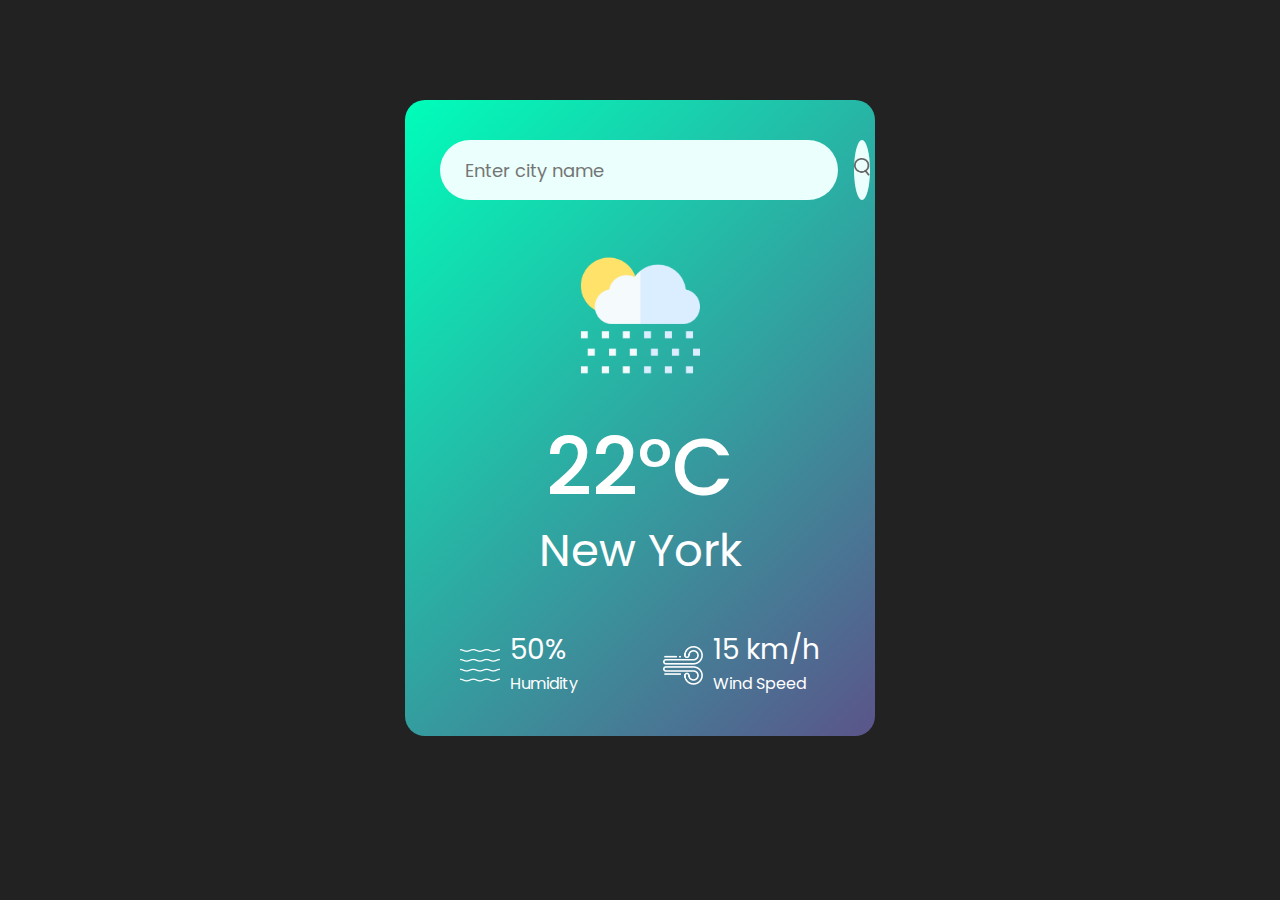
==== index.html @ aa21c8d7 "Ui completed of main page" ====
<!DOCTYPE html>
<html lang="en">
<head>
    <meta charset="UTF-8">
    <meta name="viewport" content="width=device-width, initial-scale=1.0">
   <link rel="stylesheet" href="style.css">
    <title>
        Weather App
    </title>
</head>
<body>
    
<div class="card">
    <div class="search">
        <input type="text" placeholder="Enter city name" spellcheck="false">
        <button><img src="images/search.png"></button>
    </div>
    <div class="weather">
        <img src="images/rain.png" class="weather-icon">
        <h1 class="temp">22°C</h1>
        <h2 class="city">New York</h2>
        <div class="details">
            <div class="col">
                <img src="images/humidity.png">
                <div>
                    <p class="humidity">50%</p>
                    <p>Humidity</p>
                </div>
            </div>
            <div class="col">
                <img src="images/wind.png">
                <div>
                    <p class="wind">15 km/h</p>
                    <p>Wind Speed</p>
                </div>
            </div>
        </div>
    </div>
</div>
</body>
</html>
---- style.css ----
@import url('https://fonts.googleapis.com/css2?family=Poppins:wght@300;400;500;600&display=swap');

*{
    margin:0;
    padding:0;
    font-family:'Poppins','sans-serif';
    box-sizing: border-box;
 }
body{
    background:  #222;
    
}
.card{
    width:90%;
    max-width: 470px;
    background:linear-gradient(135deg,#00feba,#5b548a) ;
    color:#fff;
    margin: 100px auto 0;
    border-radius: 20px;
    padding:40px 35px;
    text-align: center;
}
.search{
    width:100%;
    display:flex;
    align-items:center;
    justify-content: space-between;

}
.search input{
    border:0;
    outline:0;
    background:#ebfffc;
    color: #555;
    padding:10px 25px;
    height:60px;
    border-radius:30px;
    flex:1;
    margin-right:16px;
    font-size:18px;
}
.search button{
border:0;
outline:0;
background:#ebfffc;
border-radius:50%;
width:60px;
height:60px;
cursor: pointer;
}
.search button img{
    width:16px;
}

.weather-icon{
    width:170px;
    margin-top: 30px;

}
.weather h1{
    font-size: 80px;
    font-weight:500;
}
.weather h2{
    font-size: 45px;
    font-weight:400;
    margin-top: -10px;;
}
.details{
    display:flex;
    align-items: center;
    justify-content: space-between;
    padding:0 20px;
    margin-top: 50px;
}
.col{
    display:flex;
    align-items: center;
    text-align: left;
}
.col img{
    width:40px;
    margin-right:10px;

}
.humidity,.wind{
    font-size:28px;
    margin-top:-6px
}
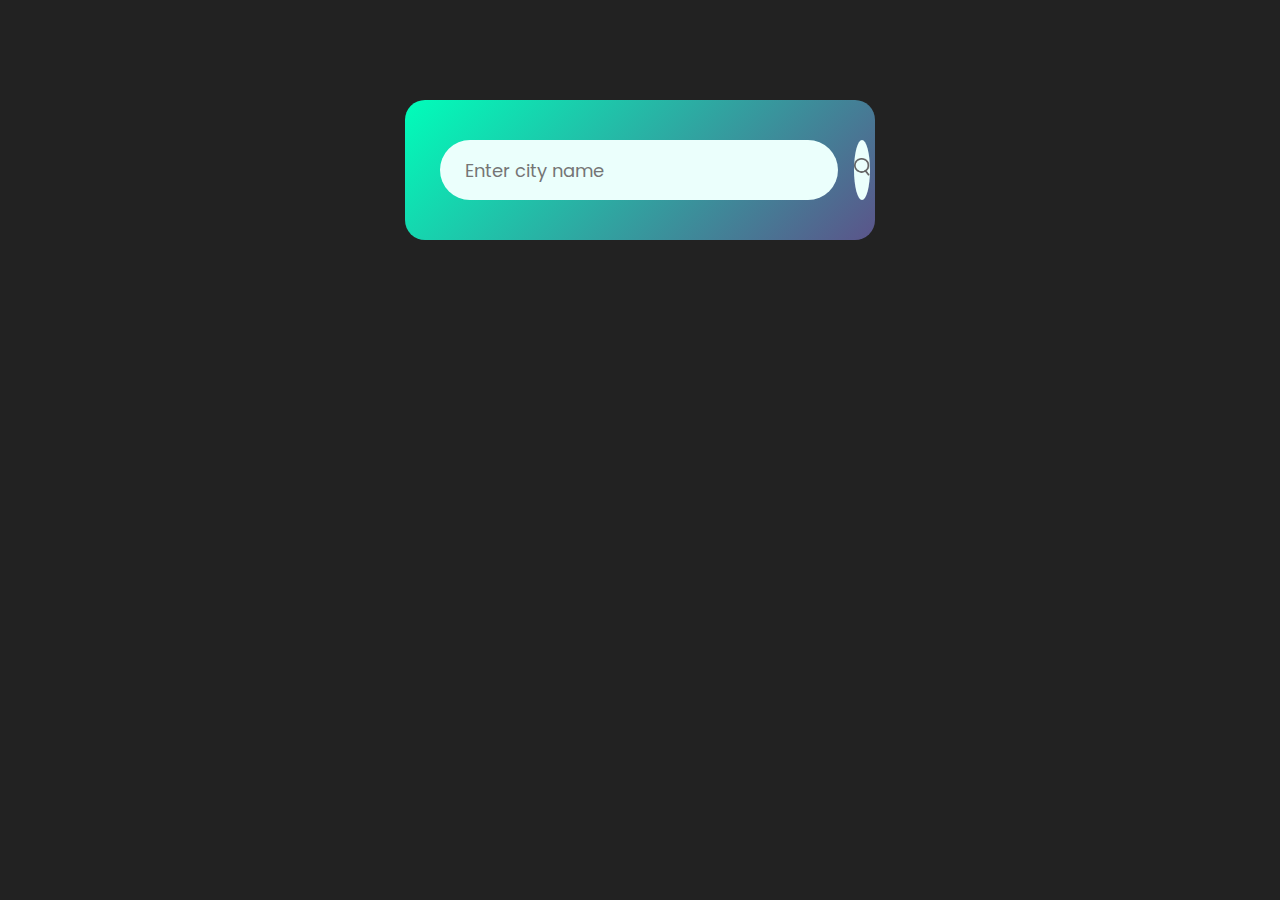
==== commit 7d33d430: "all requirements done for main page weather app" ====
--- a/index.html
+++ b/index.html
@@ -1,41 +1,94 @@
 <!DOCTYPE html>
 <html lang="en">
-<head>
-    <meta charset="UTF-8">
-    <meta name="viewport" content="width=device-width, initial-scale=1.0">
-   <link rel="stylesheet" href="style.css">
-    <title>
-        Weather App
-    </title>
-</head>
-<body>
-    
-<div class="card">
-    <div class="search">
-        <input type="text" placeholder="Enter city name" spellcheck="false">
-        <button><img src="images/search.png"></button>
-    </div>
-    <div class="weather">
-        <img src="images/rain.png" class="weather-icon">
+  <head>
+    <meta charset="UTF-8" />
+    <meta name="viewport" content="width=device-width, initial-scale=1.0" />
+    <link rel="stylesheet" href="style.css" />
+    <title>Weather App</title>
+    <script>
+      window.addEventListener("DOMContentLoaded", (event) => {
+        const apiKey = "396f3568964b6db1b66e2899b8b29be5";
+        const apiUrl =
+          "https://api.openweathermap.org/data/2.5/weather?units=metric&q=";
+
+        const searchBox = document.querySelector(".search input");
+        const searchBtn = document.querySelector(".search button");
+        const weatherIcon = document.querySelector(".weather-icon");
+
+        async function checkWeather(city) {
+          const response = await fetch(apiUrl + city + `&appid=${apiKey}`);
+          var data = await response.json();
+          console.log(data);
+          if (response.status == 404) {
+            document.querySelector(".error").style.display = "block";
+            document.querySelector(".weather").style.display = "none";
+          } else {
+            document.querySelector(".city").innerHTML = data.name;
+            document.querySelector(".temp").innerHTML =
+              Math.round(data.main.temp) + "°C";
+            document.querySelector(".humidity").innerHTML =
+              data.main.humidity + "%";
+            document.querySelector(".wind").innerHTML =
+              data.wind.speed + "km/h";
+
+            if (data.weather[0].main == "Clouds") {
+              weatherIcon.src = "images/clouds.png";
+            } else if (data.weather[0].main == "Clear") {
+              weatherIcon.src = "images/clear.png";
+            } else if (data.weather[0].main == "Rain") {
+              weatherIcon.src = "images/rain.png";
+            } else if (data.weather[0].main == "Drizzle") {
+              weatherIcon.src = "images/drizzle.png";
+            } else if (data.weather[0].main == "Mist") {
+              weatherIcon.src = "images/mist.png";
+            } else if (data.weather[0].main == "Snow") {
+              weatherIcon.src = "images/snow.png";
+            } else if (data.weather[0].main == "Wind") {
+              weatherIcon.src = "images/wind.png";
+            }
+
+            document.querySelector(".weather").style.display = "block";
+            document.querySelector(".error").style.display = "none";
+
+          }
+        }
+        searchBtn.addEventListener("click", () => {
+          const cityname = searchBox.value;
+          checkWeather(cityname);
+        });
+      });
+    </script>
+  </head>
+  <body>
+    <div class="card">
+      <div class="search">
+        <input type="text" placeholder="Enter city name" spellcheck="false" />
+        <button><img src="images/search.png" /></button>
+      </div>
+      <div class="error">
+        <p>Invalid City Name</p>
+      </div>
+      <div class="weather">
+        <img src="images/rain.png" class="weather-icon" />
         <h1 class="temp">22°C</h1>
         <h2 class="city">New York</h2>
         <div class="details">
-            <div class="col">
-                <img src="images/humidity.png">
-                <div>
-                    <p class="humidity">50%</p>
-                    <p>Humidity</p>
-                </div>
+          <div class="col">
+            <img src="images/humidity.png" />
+            <div>
+              <p class="humidity">50%</p>
+              <p>Humidity</p>
             </div>
-            <div class="col">
-                <img src="images/wind.png">
-                <div>
-                    <p class="wind">15 km/h</p>
-                    <p>Wind Speed</p>
-                </div>
+          </div>
+          <div class="col">
+            <img src="images/wind.png" />
+            <div>
+              <p class="wind">15 km/h</p>
+              <p>Wind Speed</p>
             </div>
+          </div>
         </div>
+      </div>
     </div>
-</div>
-</body>
-</html>+  </body>
+</html>
--- a/style.css
+++ b/style.css
@@ -86,4 +86,16 @@
 .humidity,.wind{
     font-size:28px;
     margin-top:-6px
+}
+
+.weather{
+    display:none;
+}
+
+.error{
+    text-align: left;
+    margin-left:10px;
+    font-size: 14px;
+    margin-top: 10px;
+    display: none;
 }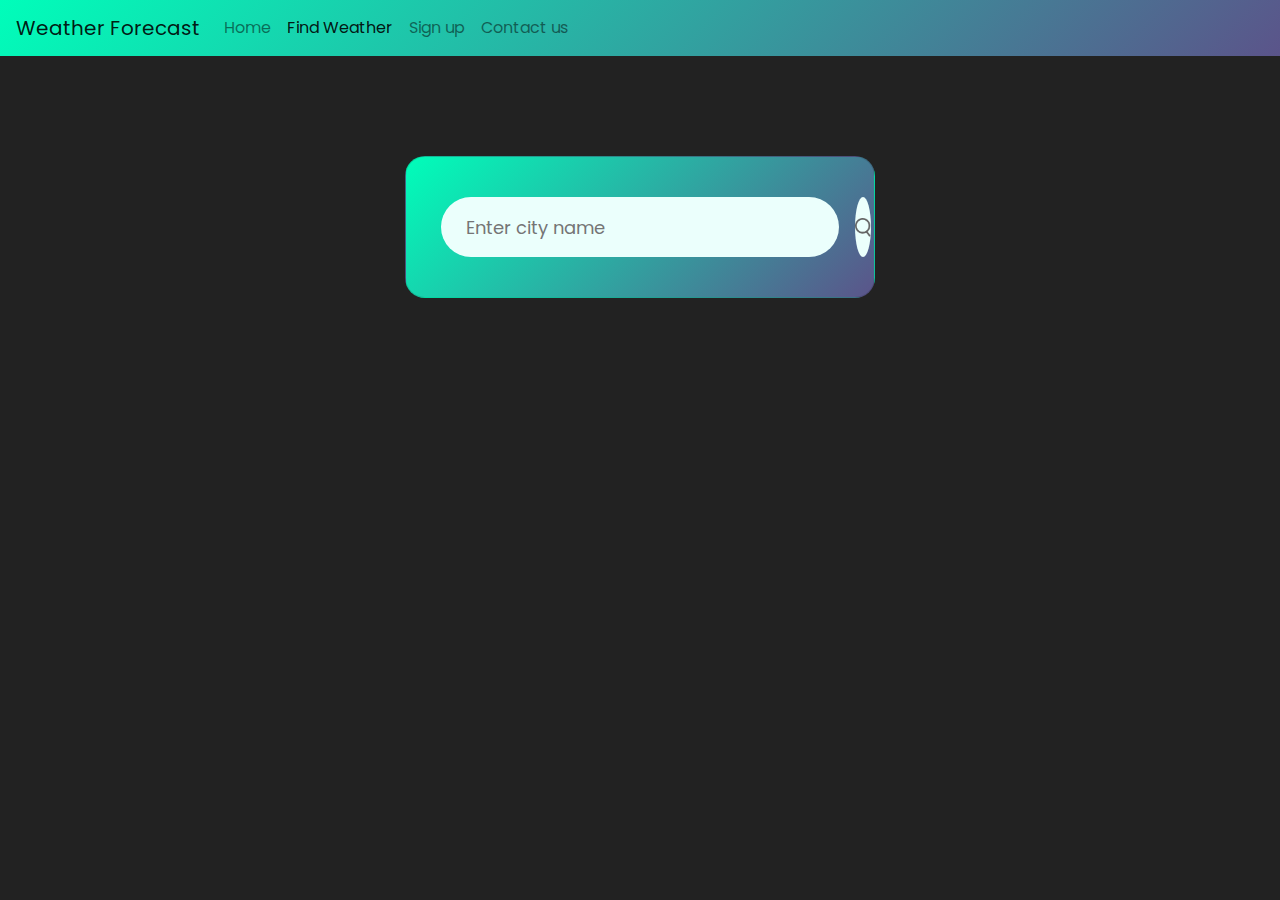
==== commit 51842ca9: "Links are connected" ====
--- a/index.html
+++ b/index.html
@@ -3,6 +3,7 @@
   <head>
     <meta charset="UTF-8" />
     <meta name="viewport" content="width=device-width, initial-scale=1.0" />
+    <link rel="stylesheet" href="https://stackpath.bootstrapcdn.com/bootstrap/4.3.1/css/bootstrap.min.css">
     <link rel="stylesheet" href="style.css" />
     <title>Weather App</title>
     <script>
@@ -60,6 +61,28 @@
     </script>
   </head>
   <body>
+    <nav class="navbar navbar-expand-lg navbar-light  ">
+        <a class="navbar-brand" href="#">Weather Forecast</a>
+        <button class="navbar-toggler" type="button" data-toggle="collapse" data-target="#navbarNav" aria-controls="navbarNav" aria-expanded="false" aria-label="Toggle navigation">
+          <span class="navbar-toggler-icon"></span>
+        </button>
+        <div class="collapse navbar-collapse" id="navbarNav">
+          <ul class="navbar-nav">
+            <li class="nav-item">
+              <a class="nav-link" href="./home.html">Home <span class="sr-only">(current)</span></a>
+            </li>
+            <li class="nav-item active">
+              <a class="nav-link" href="./index.html">Find Weather</a>
+            </li>
+            <li class="nav-item ">
+              <a class="nav-link" href="./signup.html">Sign up</a>
+            </li>
+            <li class="nav-item">
+              <a class="nav-link" href="./contact.html">Contact us</a>
+            </li>
+          </ul>
+        </div>
+      </nav>
     <div class="card">
       <div class="search">
         <input type="text" placeholder="Enter city name" spellcheck="false" />
--- a/style.css
+++ b/style.css
@@ -1,4 +1,5 @@
 @import url('https://fonts.googleapis.com/css2?family=Poppins:wght@300;400;500;600&display=swap');
+@import "https://cdnjs.cloudflare.com/ajax/libs/font-awesome/5.13.0/css/all.min.css";
 
 *{
     margin:0;
@@ -98,4 +99,88 @@
     font-size: 14px;
     margin-top: 10px;
     display: none;
-}+}
+
+  
+
+.navbar{
+    top:0;
+    background:linear-gradient(135deg,#00feba,#5b548a) ;
+
+} 
+     
+  .contactform{
+ 
+    background-color: transparent;
+    color:white;
+    padding:20px;
+  }
+  .footer{
+    background: #222;
+  }
+  .links{
+    
+    align-items: center;
+    text-align: center; 
+    justify-content: center;
+ }
+ hr{
+    background: #fff;
+ }
+ 
+
+ /* Signup */
+ .pagecard{
+    display:flex;
+    background: linear-gradient(135deg,#00feba,#5b548a) ;
+    flex-direction: column;
+    align-items: center;
+    justify-content: center;
+    color:#222;
+    margin: 100px auto 0;
+    width:90%;
+    max-width: 470px;
+    border-radius: 30px;
+    text-align: left;
+    margin-bottom:50px;
+ }
+ .pagecard img{
+    width:250px;
+    height:250px;
+    
+ }
+  .formcard{
+    background: #fff;
+    border-radius: 30px;
+    top:-10px;
+    margin-left:0px;
+    padding:20px;
+    width:100%;
+  }
+ 
+
+ @media (max-width:500px) {
+    .search input, .search button{
+      max-width:70%;
+     }
+     
+ }
+
+@media (min-width:800px) {
+    .contactform{
+ 
+        background-color: transparent;
+        color:white;
+        padding:120px;
+      }
+     
+ }
+ 
+@media (min-width:700px) {
+    
+      .formcard .row{
+        align-items: center;
+        justify-content: center;  
+        }
+      
+ }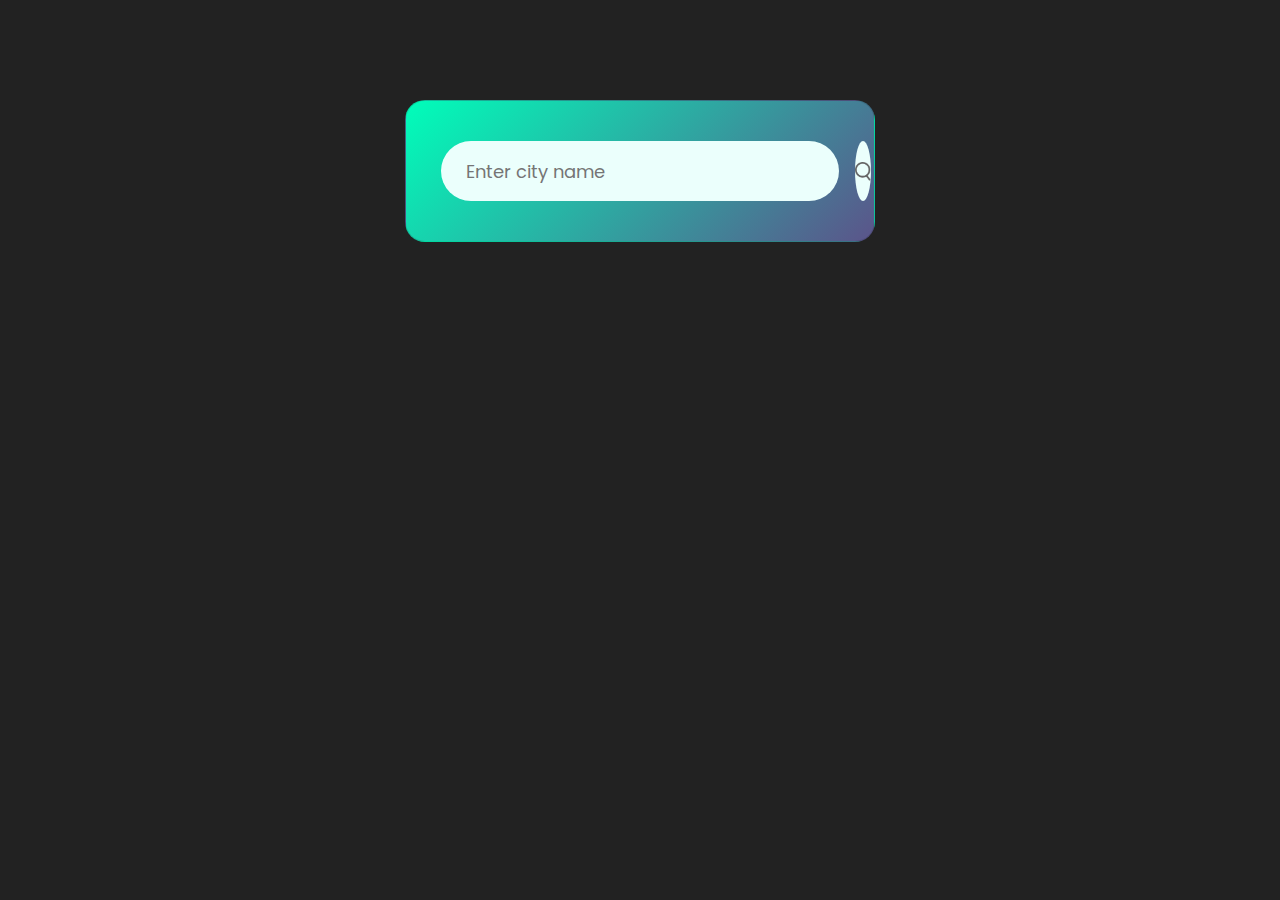
==== commit 92c7d713: "Update index.html" ====
--- a/index.html
+++ b/index.html
@@ -4,8 +4,12 @@
     <meta charset="UTF-8" />
     <meta name="viewport" content="width=device-width, initial-scale=1.0" />
     <link rel="stylesheet" href="https://stackpath.bootstrapcdn.com/bootstrap/4.3.1/css/bootstrap.min.css">
+    <link rel="stylesheet" href="https://cdn.jsdelivr.net/npm/bootstrap@4.6.2/dist/css/bootstrap.min.css">
+    <script src="https://cdn.jsdelivr.net/npm/jquery@3.6.4/dist/jquery.slim.min.js"></script>
+    <script src="https://cdn.jsdelivr.net/npm/popper.js@1.16.1/dist/umd/popper.min.js"></script>
+    <script src="https://cdn.jsdelivr.net/npm/bootstrap@4.6.2/dist/js/bootstrap.bundle.min.js"></script>
     <link rel="stylesheet" href="style.css" />
-    <title>Weather App</title>
+        <title>Weather App</title>
     <script>
       window.addEventListener("DOMContentLoaded", (event) => {
         const apiKey = "396f3568964b6db1b66e2899b8b29be5";
@@ -61,28 +65,7 @@
     </script>
   </head>
   <body>
-    <nav class="navbar navbar-expand-lg navbar-light  ">
-        <a class="navbar-brand" href="#">Weather Forecast</a>
-        <button class="navbar-toggler" type="button" data-toggle="collapse" data-target="#navbarNav" aria-controls="navbarNav" aria-expanded="false" aria-label="Toggle navigation">
-          <span class="navbar-toggler-icon"></span>
-        </button>
-        <div class="collapse navbar-collapse" id="navbarNav">
-          <ul class="navbar-nav">
-            <li class="nav-item">
-              <a class="nav-link" href="./home.html">Home <span class="sr-only">(current)</span></a>
-            </li>
-            <li class="nav-item active">
-              <a class="nav-link" href="./index.html">Find Weather</a>
-            </li>
-            <li class="nav-item ">
-              <a class="nav-link" href="./signup.html">Sign up</a>
-            </li>
-            <li class="nav-item">
-              <a class="nav-link" href="./contact.html">Contact us</a>
-            </li>
-          </ul>
-        </div>
-      </nav>
+   
     <div class="card">
       <div class="search">
         <input type="text" placeholder="Enter city name" spellcheck="false" />
--- a/style.css
+++ b/style.css
@@ -104,16 +104,18 @@
   
 
 .navbar{
-    top:0;
+    
     background:linear-gradient(135deg,#00feba,#5b548a) ;
 
 } 
      
   .contactform{
- 
+    color:#222;
     background-color: transparent;
-    color:white;
-    padding:20px;
+     padding:20px;
+    width:100%;
+    text-align: left;
+ 
   }
   .footer{
     background: #222;
@@ -160,19 +162,46 @@
  
 
  @media (max-width:500px) {
-    .search input, .search button{
-      max-width:70%;
-     }
-     
- }
+    .search input{
+      max-width:80%;
+      font-size:small;
+     }
+     
+     
+ }
+ @media (max-width:400px) {
+    .card h1{
+        font-size: 18px;
+      }
+      .card h2{
+        font-size: 28px;
+      }
+     .card .col {
+        padding:0;
+        display:flex;
+        flex-direction: column;
+        justify-content: space-between;
+        padding: 10px;
+
+     }
+    .search input ,button img{
+        display:flex;
+        flex-direction: column;
+     }
+     .search button{
+        margin-left:-10px;
+        padding:20px;
+
+     }
+      
+     
+ }
+
 
 @media (min-width:800px) {
     .contactform{
- 
         background-color: transparent;
-        color:white;
-        padding:120px;
-      }
+         }
      
  }
  
@@ -183,4 +212,13 @@
         justify-content: center;  
         }
       
+ }
+
+ /* Home--------------------------------------> */
+ .major-card{
+     border:solid black; 
+    background: transparent;
+    border-inline-end-color: #ebfffc;
+    border-radius: 20px;
+    display:flex;
  }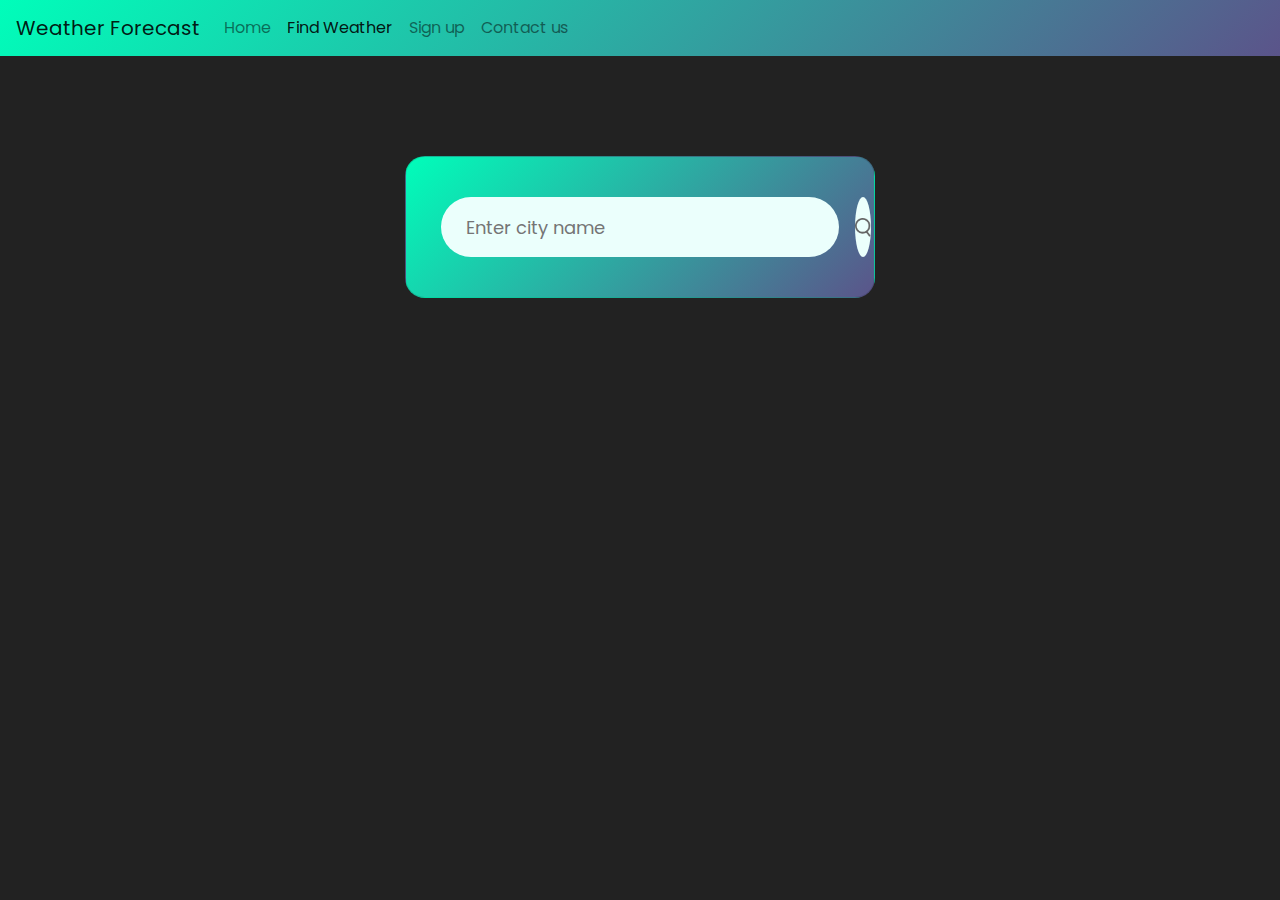
==== commit a7e24d0f: "Update index.html" ====
--- a/index.html
+++ b/index.html
@@ -65,7 +65,28 @@
     </script>
   </head>
   <body>
-   
+    <nav class="navbar navbar-expand-lg navbar-light  ">
+        <a class="navbar-brand" href="#">Weather Forecast</a>
+        <button class="navbar-toggler" type="button" data-toggle="collapse" data-target="#navbarNav" aria-controls="navbarNav" aria-expanded="false" aria-label="Toggle navigation">
+          <span class="navbar-toggler-icon"></span>
+        </button>
+        <div class="collapse navbar-collapse" id="navbarNav">
+          <ul class="navbar-nav">
+            <li class="nav-item">
+              <a class="nav-link" href="./index.html">Home <span class="sr-only">(current)</span></a>
+            </li>
+            <li class="nav-item active">
+              <a class="nav-link" href="./index.html">Find Weather</a>
+            </li>
+            <li class="nav-item ">
+              <a class="nav-link" href="./signup.html">Sign up</a>
+            </li>
+            <li class="nav-item">
+              <a class="nav-link" href="./contact.html">Contact us</a>
+            </li>
+          </ul>
+        </div>
+      </nav>
     <div class="card">
       <div class="search">
         <input type="text" placeholder="Enter city name" spellcheck="false" />
